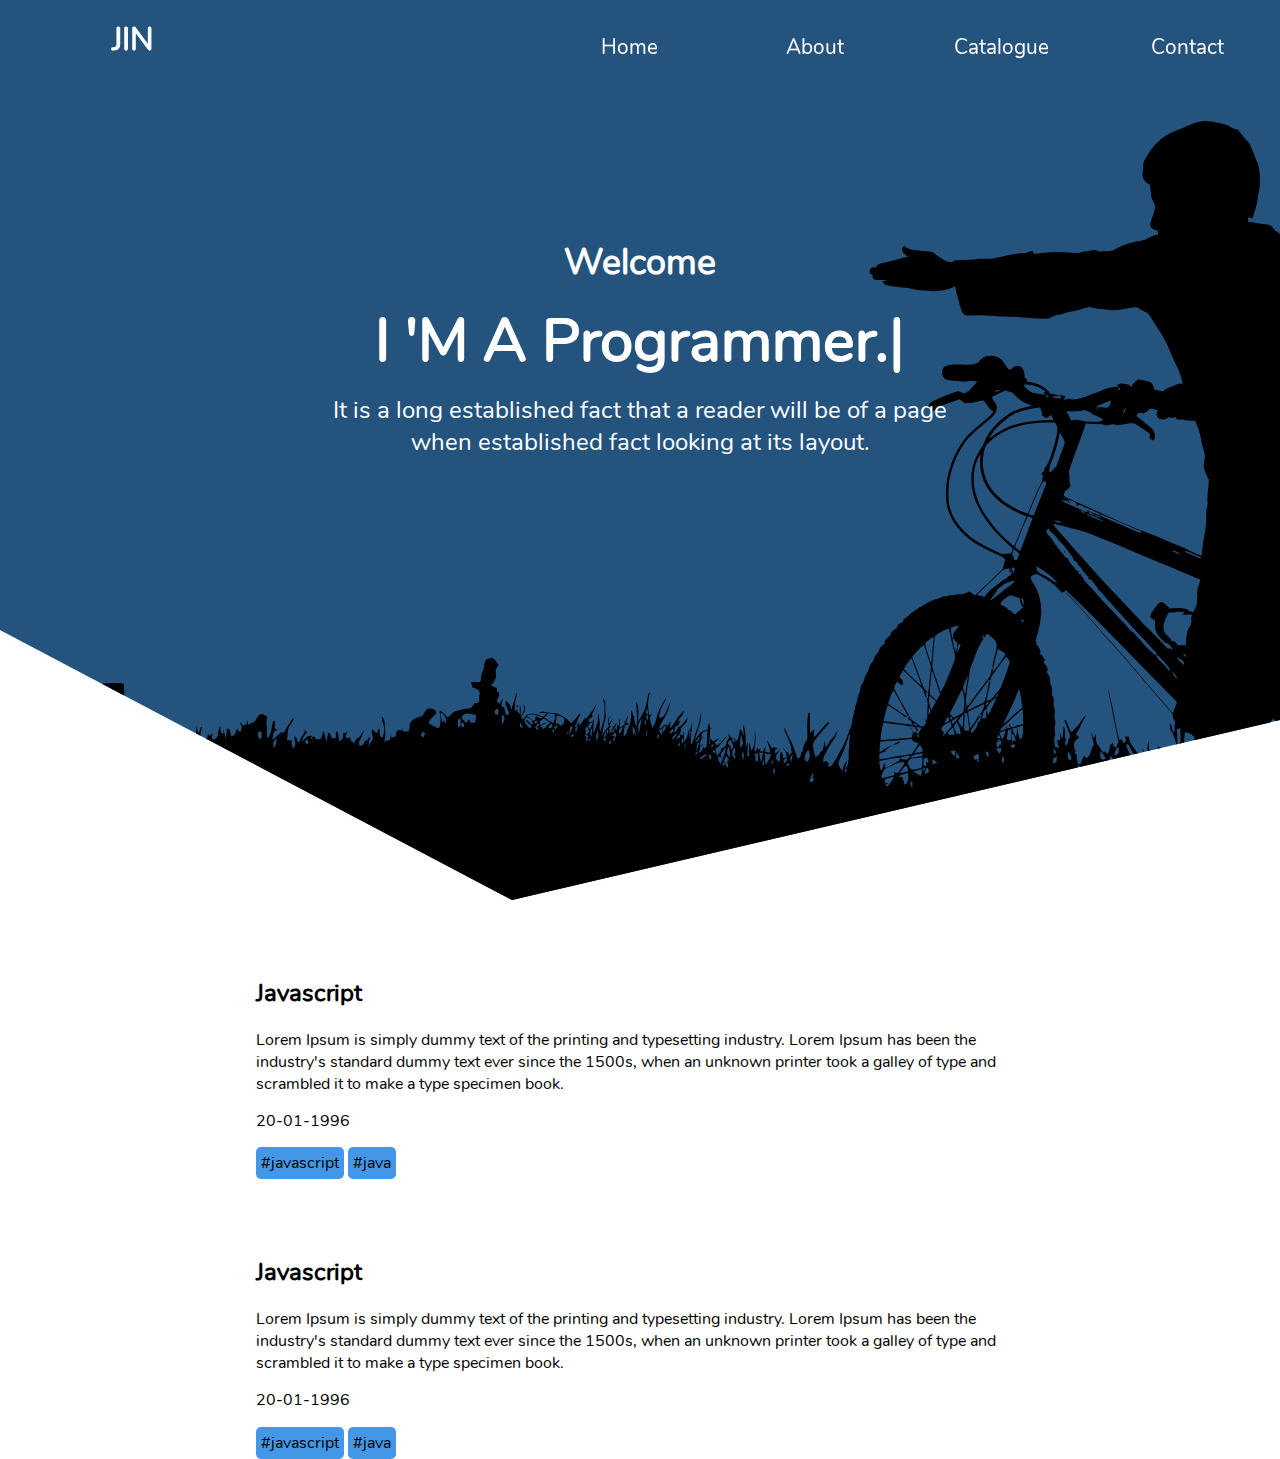
==== index.html @ e82a42cd "init" ====
<html>
    <head>
        <link rel="stylesheet" href="./css/index.css">
    </head>
    <body>
        <div class="nav">
            <ul class="menu-nav">
                <li class="menu-nav-logo"><div class="center-text">JIN</div></li>
                <li class="menu-nav-item"><div class="center-text">Contact</div</li>
                <li class="menu-nav-item"><div class="center-text">Catalogue</div</li>
                <li class="menu-nav-item"><div class="center-text">About</div</li>
                <li class="menu-nav-item"><div class="center-text">Home</div></li>
            </ul>
        </div>
        <div class="background">
                <div class="blur-panel"></div>
                <div class="sologan">
                    <h2>Welcome</h2>
                    <h1>I 'M A Programmer.|</h1>
                    <p>It is a long established fact that a reader will be of a page when established fact looking at its layout.</p>
                </div>
        </div>
        <div class="list-article">
            <div class="article">
                <h2 class="title-article">Javascript</h3>
                <p class="sumary-article">Lorem Ipsum is simply dummy text of the printing and typesetting industry. Lorem Ipsum has been the industry's standard dummy text ever since the 1500s, when an unknown printer took a galley of type and scrambled it to make a type specimen book.</p>
                <p class="public-article">20-01-1996</p>
                <div class="hashtag">#javascript</div>
                <div class="hashtag">#java</div>
            </div>
            <div class="article">
                <h2 class="title-article">Javascript</h3>
                <p class="sumary-article">Lorem Ipsum is simply dummy text of the printing and typesetting industry. Lorem Ipsum has been the industry's standard dummy text ever since the 1500s, when an unknown printer took a galley of type and scrambled it to make a type specimen book.</p>
                <p class="public-article">20-01-1996</p>
                <div class="hashtag">#javascript</div>
                <div class="hashtag">#java</div>
            </div>
        </div>
        <script src="./js/nav.js"></script>
    </body>
</html>
---- css/index.css ----
@font-face {
    font-family: 'Nunito';
    src: url('../font/Nunito-Regular.ttf');
}

body {
    margin: 0px;
    box-sizing: border-box;
    font-family: 'Nunito';
}

.nav {
    position: fixed;
    z-index: 3;
    top: 0px;
    left: 0px;
    width: 100%;
    height: 10%;
    transition: background-color 1s;
}

.menu-nav {
    list-style-type: none;
}

.menu-nav-item {
    position: relative;
    float: right;
    display: block;
    width: 15%;
    height: 100%;
    font-size: 1.3em;
    color: white;
    font-weight: 500;
}

.menu-nav-item:hover {
    cursor: pointer;
    color:black;
}

.center-text {
    position: absolute;
    top: 50%;
    left: 50%;
    transform: translate(-50%,-100%);
}

.menu-nav-logo {
    position: relative;
    float: left;
    display: block;
    width: 15%;
    height: 100%;
    font-size: 2em;
    color: white;
    font-weight: 1000;
}

.menu-nav-logo:hover {
    cursor: pointer;
}

.background {
    position: relative;
    width: 100%;
    height: 100%;
    background-image: url("../images/kids-1801516.svg");
    background-color: rgb(67, 151, 230);
    background-size: cover;
    clip-path: polygon(100% 0, 100% 50%, 100% 100%, 0% 100%, 10% 50%, 0% 0%);
    clip-path: polygon(50% 0%, 100% 0, 100% 80%, 40% 100%, 0% 70%, 0 0);
}

.blur-panel {
    position: absolute;
    top: 0px;
    left: 0px;
    width: 100%;
    height: 100%;
    z-index: 0.5;
    background-color: rgba(0, 0, 0, 0.75);;
    opacity: 0.6;

}

.sologan {
    position: absolute;
    width: 50%;
    height: 50%;
    top: 50%;
    left: 50%;
    transform: translate(-50%, -50%);
    text-align: center;
    color: white;
    font-size: 1.5em;
}

.sologan h2, h1, p {
    margin: 2%;
}

.sologan h1 {
    font-size: 2.5em;
    font-weight: 1000;
}

.list-article {
    margin-top: 5%;
    margin-left: 20%;
    margin-right: 20%; 
}

.list-article p {
    margin-left: 0px;
    margin-right: 0px; 
}

.article {
    margin-top: 10%; 
}

.title-article:hover {
    cursor: pointer;
    text-decoration: underline;
}

.hashtag {
    display: inline-block;
    padding: 5px;
    background-color: rgb(67, 151, 230);
    border-radius: 5px;
}
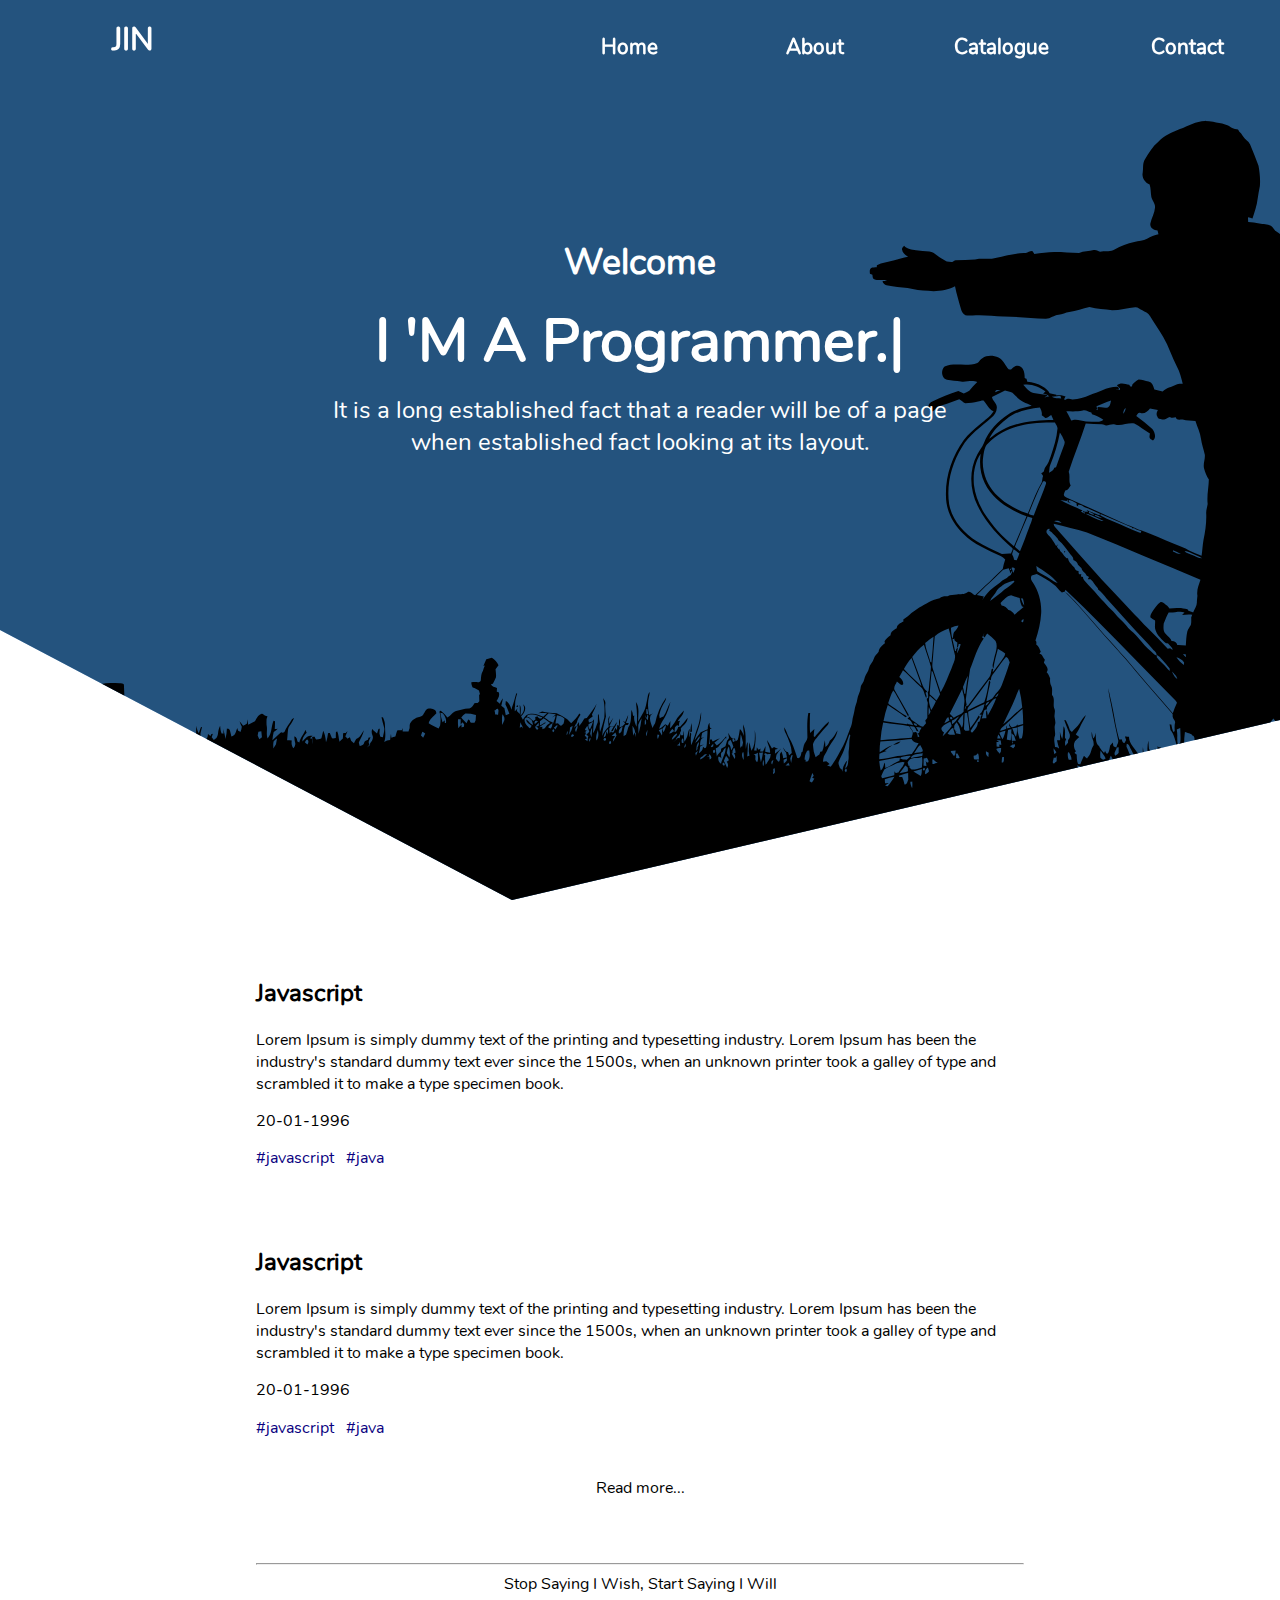
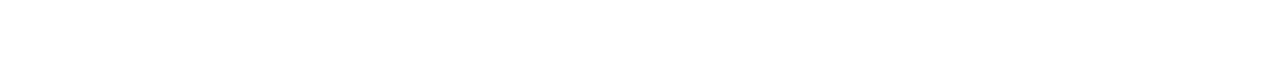
==== commit 6b7f057c: "typo" ====
--- a/index.html
+++ b/index.html
@@ -1,6 +1,8 @@
 <html>
     <head>
         <link rel="stylesheet" href="./css/index.css">
+        <link rel="stylesheet" href="./css/article.css">
+        <link rel="stylesheet" href="./css/footer.css">
     </head>
     <body>
         <div class="nav">
@@ -35,6 +37,11 @@
                 <div class="hashtag">#javascript</div>
                 <div class="hashtag">#java</div>
             </div>
+            <div class="read-more">Read more...</div>
+        </div>
+        <div class="footer">
+            <hr/>
+            <header>Stop Saying I Wish, Start Saying I Will</header>
         </div>
         <script src="./js/nav.js"></script>
     </body>
--- a/css/index.css
+++ b/css/index.css
@@ -17,6 +17,7 @@
     width: 100%;
     height: 10%;
     transition: background-color 1s;
+    color: white;
 }
 
 .menu-nav {
@@ -30,8 +31,7 @@
     width: 15%;
     height: 100%;
     font-size: 1.3em;
-    color: white;
-    font-weight: 500;
+    font-weight: 600;
 }
 
 .menu-nav-item:hover {
@@ -53,7 +53,6 @@
     width: 15%;
     height: 100%;
     font-size: 2em;
-    color: white;
     font-weight: 1000;
 }
 
@@ -105,29 +104,8 @@
     font-weight: 1000;
 }
 
-.list-article {
-    margin-top: 5%;
-    margin-left: 20%;
-    margin-right: 20%; 
+.nav-scroll {
+    background-color: white;
+    color: rgb(67, 151, 230);
+    box-shadow: 2px 2px 5px rgb(160, 158, 158);
 }
-
-.list-article p {
-    margin-left: 0px;
-    margin-right: 0px; 
-}
-
-.article {
-    margin-top: 10%; 
-}
-
-.title-article:hover {
-    cursor: pointer;
-    text-decoration: underline;
-}
-
-.hashtag {
-    display: inline-block;
-    padding: 5px;
-    background-color: rgb(67, 151, 230);
-    border-radius: 5px;
-}
--- a/css/article.css
+++ b/css/article.css
@@ -0,0 +1,37 @@
+.list-article {
+    margin-top: 5%;
+    margin-left: 20%;
+    margin-right: 20%; 
+}
+
+.list-article p {
+    margin-left: 0px;
+    margin-right: 0px; 
+}
+
+.article {
+    margin-top: 10%; 
+}
+
+.title-article:hover {
+    cursor: pointer;
+}
+
+.hashtag {
+    display: inline-block;
+    color: rgb(9, 0, 128);
+    margin-right: 1%; 
+}
+
+.hashtag:hover {
+    cursor: pointer;
+}
+
+.read-more {
+    margin-top: 5%;
+    text-align: center;
+}
+
+.read-more:hover {
+    cursor: pointer;
+}--- a/css/footer.css
+++ b/css/footer.css
@@ -0,0 +1,10 @@
+.footer {
+    margin-top: 5%;
+    margin-bottom: 5%; 
+    margin-left: 20%;
+    margin-right: 20%; 
+}
+
+header {
+    text-align: center;
+}